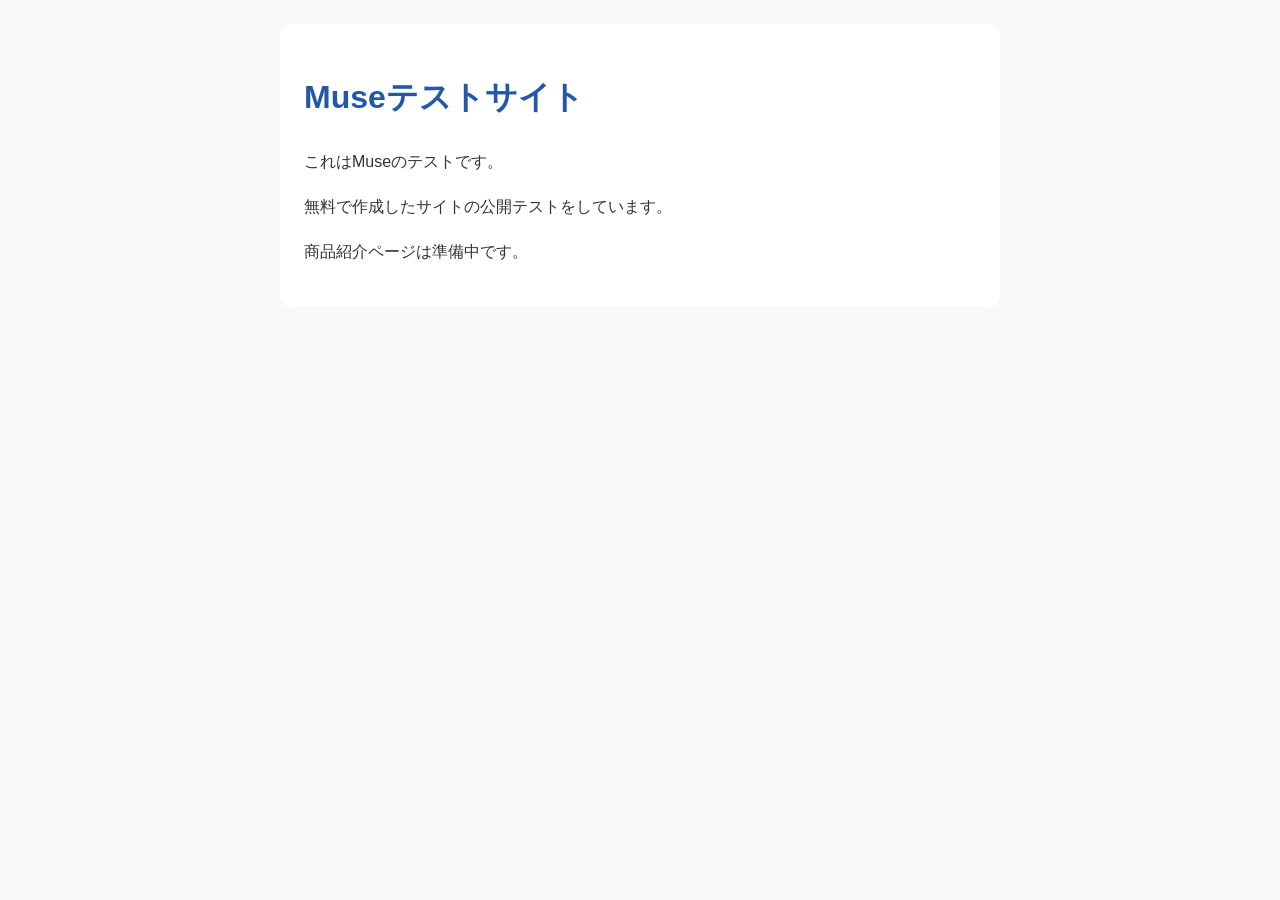
==== index.html @ 2e8fe3e9 "Create index.html" ====
<!DOCTYPE html>
<html lang="ja">
<head>
  <meta charset="UTF-8">
  <meta name="viewport" content="width=device-width, initial-scale=1.0">
  <title>Museテストサイト</title>
  <meta name="description" content="無料で作成したアフィリエイトのテストサイトです。">
  <style>
    body {
      font-family: sans-serif;
      max-width: 720px;
      margin: 0 auto;
      padding: 24px;
      line-height: 1.8;
      color: #333;
      background: #f7f8fa;
    }
    main {
      background: white;
      padding: 24px;
      border-radius: 12px;
    }
    h1 { color: #2457a7; }
  </style>
</head>
<body>
  <main>
    <h1>Museテストサイト</h1>
    <p>これはMuseのテストです。</p>
    <p>無料で作成したサイトの公開テストをしています。</p>
    <p>商品紹介ページは準備中です。</p>
  </main>
</body>
</html>
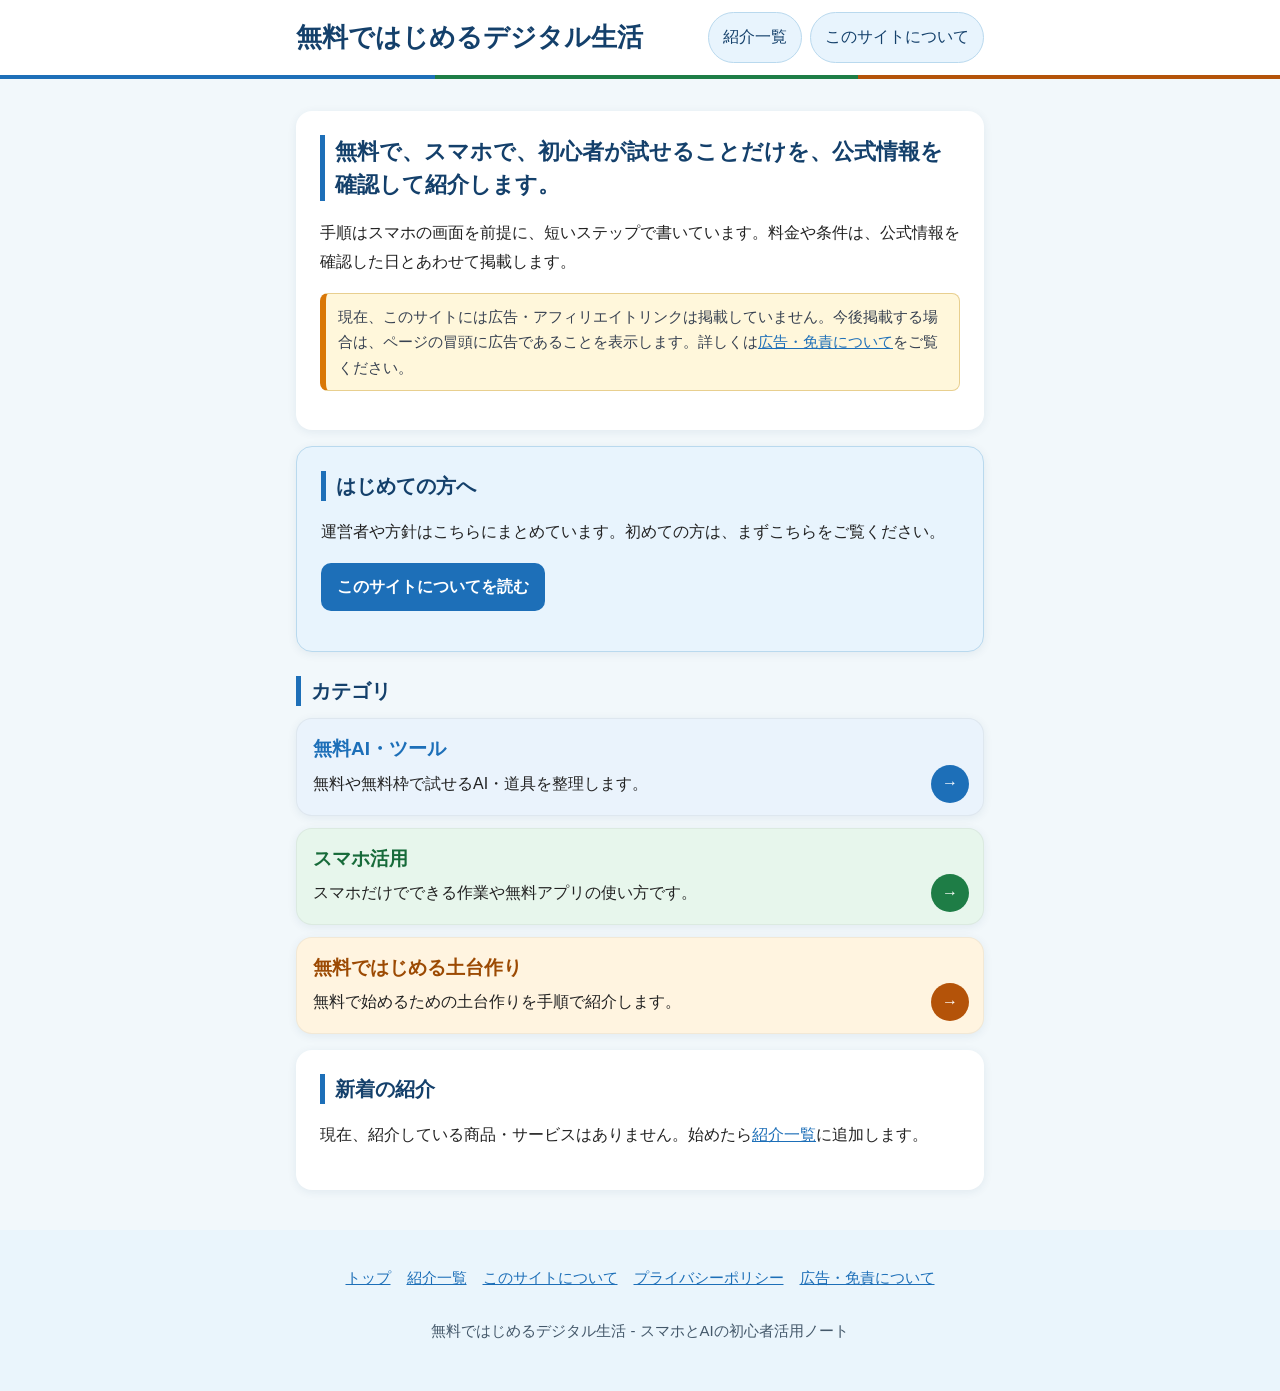
==== commit 4ed29bc4: "Replace index.html with v1.5 publish copy (staging branch)" ====
--- a/index.html
+++ b/index.html
@@ -3,32 +3,63 @@
 <head>
   <meta charset="UTF-8">
   <meta name="viewport" content="width=device-width, initial-scale=1.0">
-  <title>Museテストサイト</title>
-  <meta name="description" content="無料で作成したアフィリエイトのテストサイトです。">
-  <style>
-    body {
-      font-family: sans-serif;
-      max-width: 720px;
-      margin: 0 auto;
-      padding: 24px;
-      line-height: 1.8;
-      color: #333;
-      background: #f7f8fa;
-    }
-    main {
-      background: white;
-      padding: 24px;
-      border-radius: 12px;
-    }
-    h1 { color: #2457a7; }
-  </style>
+  <title>無料ではじめるデジタル生活｜スマホとAIの初心者活用ノート</title>
+  <meta name="description" content="スマホとAIの初心者活用ノート。無料で試せるサービスや道具を、公式情報を確認して初心者向けに紹介します。">
+  <link rel="stylesheet" href="assets/style.css">
 </head>
 <body>
+  <header class="site-header">
+    <p class="site-name"><a href="./">無料ではじめるデジタル生活</a></p>
+    <nav class="global-nav" aria-label="主なメニュー">
+      <a href="products/">紹介一覧</a>
+      <a href="about/">このサイトについて</a>
+    </nav>
+  </header>
+
   <main>
-    <h1>Museテストサイト</h1>
-    <p>これはMuseのテストです。</p>
-    <p>無料で作成したサイトの公開テストをしています。</p>
-    <p>商品紹介ページは準備中です。</p>
+    <section class="card">
+      <h1 class="lead">無料で、スマホで、初心者が試せることだけを、公式情報を確認して紹介します。</h1>
+      <p>手順はスマホの画面を前提に、短いステップで書いています。料金や条件は、公式情報を確認した日とあわせて掲載します。</p>
+      <p class="ad-notice">現在、このサイトには広告・アフィリエイトリンクは掲載していません。今後掲載する場合は、ページの冒頭に広告であることを表示します。詳しくは<a href="disclosure/">広告・免責について</a>をご覧ください。</p>
+    </section>
+
+    <section class="card guide-box">
+      <h2>はじめての方へ</h2>
+      <p>運営者や方針はこちらにまとめています。初めての方は、まずこちらをご覧ください。</p>
+      <p><a class="btn-link" href="about/">このサイトについてを読む</a></p>
+    </section>
+
+    <section>
+      <h2 class="section-title">カテゴリ</h2>
+      <a class="cat-card cat-ai" href="guide/ai-tools/">
+        <h3>無料AI・ツール</h3>
+        <p>無料や無料枠で試せるAI・道具を整理します。</p>
+      </a>
+      <a class="cat-card cat-smartphone" href="guide/smartphone/">
+        <h3>スマホ活用</h3>
+        <p>スマホだけでできる作業や無料アプリの使い方です。</p>
+      </a>
+      <a class="cat-card cat-start" href="guide/start/">
+        <h3>無料ではじめる土台作り</h3>
+        <p>無料で始めるための土台作りを手順で紹介します。</p>
+      </a>
+    </section>
+
+    <section class="card">
+      <h2>新着の紹介</h2>
+      <p>現在、紹介している商品・サービスはありません。始めたら<a href="products/">紹介一覧</a>に追加します。</p>
+    </section>
   </main>
+
+  <footer class="site-footer">
+    <nav aria-label="フッターメニュー">
+      <a href="./">トップ</a>
+      <a href="products/">紹介一覧</a>
+      <a href="about/">このサイトについて</a>
+      <a href="privacy/">プライバシーポリシー</a>
+      <a href="disclosure/">広告・免責について</a>
+    </nav>
+    <p>無料ではじめるデジタル生活 - スマホとAIの初心者活用ノート</p>
+  </footer>
 </body>
 </html>
--- a/assets/style.css
+++ b/assets/style.css
@@ -0,0 +1,146 @@
+/* 無料ではじめるデジタル生活 共通デザイン v1.4
+   v1.3の色分けを維持し、スマホのスクロール削減のためヘッダー圧縮・目次・パンくずを追加
+   白+薄い水色を基本に、青(メイン/AI)・緑(スマホ活用)・オレンジ(土台作り)
+   スマホ優先 / 基本16px / 補足・メニューも15px以上 / タップ領域48px目安
+   オレンジは面・線・大きな印だけに使い、本文の文字には使わない */
+* { box-sizing: border-box; }
+html { -webkit-text-size-adjust: 100%; }
+body {
+  margin: 0;
+  font-family: -apple-system, BlinkMacSystemFont, "Segoe UI", "Hiragino Sans", sans-serif;
+  font-size: 16px;
+  line-height: 1.8;
+  color: #222;
+  background: #f2f8fb;
+}
+a { color: #1d6fb8; }
+a:focus-visible { outline: 3px solid #1d6fb8; outline-offset: 2px; }
+
+/* ヘッダー(v1.4: 副題を外し、メニューは2項目に絞って1段に収める) */
+.site-header {
+  background: #fff;
+  color: #16324f;
+  padding: 16px 16px 12px;
+  border-bottom: 4px solid #1d6fb8;
+  border-image: linear-gradient(90deg, #1d6fb8 0 34%, #1e7d46 34% 67%, #b45309 67% 100%) 1;
+}
+.site-header .site-name { margin: 0; font-size: 22px; font-weight: 700; line-height: 1.4; }
+.site-header .site-name a { color: #14406b; text-decoration: none; }
+.global-nav { display: flex; flex-wrap: wrap; gap: 8px; margin-top: 12px; }
+.global-nav a {
+  display: inline-flex; align-items: center; min-height: 48px;
+  padding: 10px 14px; border-radius: 999px;
+  background: #e8f4fd; border: 1px solid #b9d9ee; color: #14406b; text-decoration: none; font-size: 16px;
+}
+.global-nav a:active { background: #d3e9fa; }
+
+/* パンくず */
+.breadcrumb { font-size: 15px; line-height: 1.6; color: #555; margin: 4px 0 0; }
+.breadcrumb a { display: inline-flex; align-items: center; min-height: 40px; }
+
+/* 本文 */
+main { max-width: 720px; margin: 0 auto; padding: 16px; }
+.card {
+  background: #fff; border-radius: 16px; padding: 20px 16px;
+  margin: 16px 0; box-shadow: 0 2px 10px rgba(20, 64, 107, .08);
+}
+.card h1 {
+  margin-top: 0; font-size: 22px; line-height: 1.5; color: #14406b;
+  border-left: 5px solid #1d6fb8; padding-left: 10px;
+}
+.card h2 {
+  margin-top: 0; font-size: 20px; line-height: 1.5; color: #14406b;
+  border-left: 5px solid #1d6fb8; padding-left: 10px;
+}
+.card h3 { font-size: 18px; margin-top: 24px; line-height: 1.5; color: #14406b; }
+.lead { font-size: 17px; }
+.note { color: #555; font-size: 15px; line-height: 1.7; }
+.badge {
+  display: inline-block; padding: 3px 10px; border-radius: 999px;
+  background: #eaf3fc; color: #14406b; font-size: 15px; font-weight: 700; margin-right: 6px;
+}
+.badge-free { background: #e7f6ec; color: #14532d; }
+.conclusion {
+  border: 2px solid #1d6fb8; border-radius: 12px; padding: 14px 16px; background: #eff6ff;
+}
+.conclusion p { margin: 6px 0; }
+dl.facts { margin: 0; }
+dl.facts dt { font-weight: 700; margin-top: 14px; }
+dl.facts dd { margin: 4px 0 0; }
+.ad-notice {
+  border: 1px solid #e8cf8f; border-left: 6px solid #d97706; border-radius: 8px; padding: 10px 12px;
+  background: #fff7db; font-size: 15px; line-height: 1.7; color: #374151;
+}
+.btn-link {
+  display: inline-flex; align-items: center; min-height: 48px;
+  padding: 10px 16px; border-radius: 10px; background: #1d6fb8; color: #fff;
+  text-decoration: none; font-weight: 700; font-size: 16px;
+}
+.btn-link:active { background: #185a94; }
+ul.plain { padding-left: 20px; }
+.source { font-size: 15px; line-height: 1.7; color: #555; border-top: 1px solid #e5e7eb; padding-top: 12px; }
+
+/* 目次(privacy / disclosure) */
+.toc {
+  border: 1px solid #b9d9ee; border-radius: 12px; background: #f4fafd;
+  padding: 12px 16px; margin: 16px 0 8px;
+}
+.toc-title { margin: 0 0 6px; font-weight: 700; color: #14406b; }
+.toc ul { margin: 0; padding-left: 20px; }
+.toc li a { display: inline-flex; align-items: center; min-height: 44px; }
+
+/* ページ末尾のトップへ戻る */
+.back-top { margin: 20px 0 4px; }
+.back-top a { display: inline-flex; align-items: center; min-height: 48px; font-weight: 700; }
+
+/* はじめての方へ(水色の案内ボックス) */
+.guide-box { background: #e8f4fd; border: 1px solid #b9d9ee; }
+
+/* カテゴリの色分けカード(トップページ) */
+.section-title {
+  font-size: 20px; line-height: 1.5; color: #14406b;
+  border-left: 5px solid #1d6fb8; padding-left: 10px; margin: 24px 0 4px;
+}
+.cat-card {
+  --cat: #1d6fb8; --cat-bg: #eaf3fc; --cat-title: #1d6fb8;
+  position: relative; display: block; text-decoration: none; color: #222;
+  background: var(--cat-bg); border: 1px solid rgba(0,0,0,.05); border-radius: 16px;
+  padding: 16px; margin: 12px 0;
+  box-shadow: 0 2px 10px rgba(20, 64, 107, .08);
+}
+.cat-card::after {
+  content: "→"; position: absolute; right: 14px; bottom: 12px;
+  width: 38px; height: 38px; border-radius: 50%;
+  background: var(--cat); color: #fff; font-weight: 700;
+  display: flex; align-items: center; justify-content: center;
+}
+.cat-card h3 { margin: 0 0 6px; font-size: 19px; line-height: 1.5; color: var(--cat-title); }
+.cat-card p { margin: 0; padding-right: 44px; }
+.cat-ai { --cat: #1d6fb8; --cat-bg: #eaf3fc; --cat-title: #1d6fb8; }
+.cat-smartphone { --cat: #1e7d46; --cat-bg: #e7f6ec; --cat-title: #176b3a; }
+.cat-start { --cat: #b45309; --cat-bg: #fff4e0; --cat-title: #9c4a03; }
+
+/* カテゴリページの見出しアクセント */
+.accent-green h1, .accent-green h2 { border-left-color: #1e7d46; }
+.accent-orange h1, .accent-orange h2 { border-left-color: #b45309; }
+
+/* フッター */
+.site-footer { padding: 24px 16px 32px; text-align: center; color: #44586a; font-size: 15px; background: #eaf5fc; margin-top: 8px; }
+.site-footer nav { display: flex; flex-wrap: wrap; gap: 8px 16px; justify-content: center; margin-bottom: 12px; }
+.site-footer nav a { display: inline-flex; align-items: center; min-height: 48px; font-size: 15px; }
+
+@media (min-width: 768px) {
+  .site-header .site-name { font-size: 26px; }
+  .card { padding: 24px; }
+}
+
+/* ===== B案：768px以上で1段型ヘッダー（左にサイト名・右にメニュー、本文幅720pxに合わせて中央寄せ） ===== */
+@media (min-width: 768px) {
+  .site-header {
+    display: flex; align-items: center; flex-wrap: wrap; column-gap: 16px;
+    padding-top: 12px; padding-bottom: 12px;
+    padding-left: max(16px, calc((100% - 720px) / 2 + 16px));
+    padding-right: max(16px, calc((100% - 720px) / 2 + 16px));
+  }
+  .global-nav { margin-top: 0; margin-left: auto; }
+}
